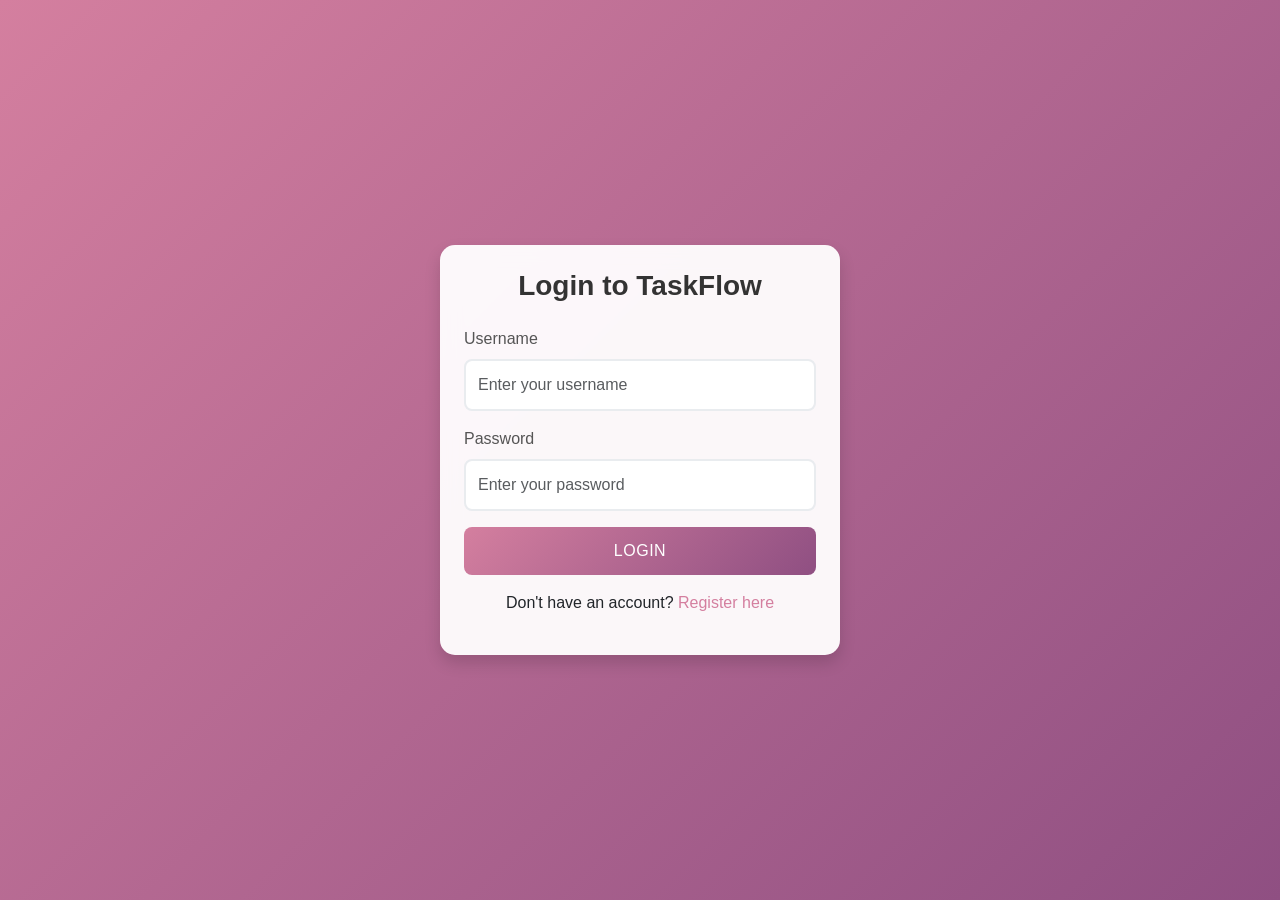
==== index.html @ 6337b0c7 "Merge branch 'feat/ximena' into develop" ====
<!DOCTYPE html>
<html lang="en">
<head>
    <meta charset="UTF-8">
    <meta name="viewport" content="width=device-width, initial-scale=1.0">
    <title>TaskFlow - Dashboard</title>
    <link href="https://cdn.jsdelivr.net/npm/bootstrap@5.3.8/dist/css/bootstrap.min.css" rel="stylesheet">
    <link rel="stylesheet" href="https://cdnjs.cloudflare.com/ajax/libs/font-awesome/6.5.1/css/all.min.css">
    <link rel="stylesheet" href="style.css">
</head>

<body>
    <div class="container-fluid">
        <div class="row">
        <nav class="col-12 col-md-1 col-lg-2 text-white min-vh-100 p-3 sidebar">
            <div class="logo">
                <img src="Imagenes/Logo.png" alt="TaskFlow Logo" class="logo-img">
            </div>
            
                <h1 class="title">TaskFlow</h1>
            
            <ul class="nav flex-column">
            <li class="nav-item">
                <a href="#" class="nav-link text-white active">
                    <img src="Imagenes/casa.png" alt="Dashboard" class="nav-icon me-2">Dashboard
                </a>
            </li>
            <li class="nav-item">
                <a href="#" class="nav-link text-white">
                    <img src="Imagenes/carpeta.png" alt="Projects" class="nav-icon me-2">Projects
                </a>
            </li>
            <li class="nav-item">
                <a href="#" class="nav-link text-white">
                    <img src="Imagenes/portapapeles.png" alt="Tasks" class="nav-icon me-2">Tasks
                </a>
            </li>
            <li class="nav-item">
                <a href="#" class="nav-link text-white">
                    <img src="Imagenes/filtrar.png" alt="Filters" class="nav-icon me-2">Filters
                </a>
            </li>
            <li class="nav-item">
                <a href="#" class="nav-link text-white">
                    <img src="Imagenes/calendario.png" alt="Calendar" class="nav-icon me-2">Calendar
                </a>
            </li>
            <li class="nav-item">
                <a href="#" class="nav-link text-white">
                    <img src="Imagenes/configuraciones.png" alt="Settings" class="nav-icon me-2">Settings
                </a>
            </li>
            </ul>
        </nav>
        <main class="col-12 col-md-9 col-lg-10 p-4">
            <!-- Header del Dashboard -->
            <header class="d-flex justify-content-between align-items-center mb-4">
                <div>
                    <h1 class="h3 mb-1">Hello, <span id="userName">User</span></h1>
                    <time id="currentTime" class="text-muted"></time>
                </div>

                <div class="d-flex align-items-center gap-3">
                    <button class="btn btn-outline-secondary">
                        <img src="Imagenes/lupa.png" alt="Search" width="20">
                    </button>
                    <button id="logoutBtn" class="btn btn-outline-danger">
                        <i class="fas fa-sign-out-alt"></i> Sign Out
                    </button>
                </div>
            </header>

            <!-- Sección de tarjetas del dashboard -->
            <div class="container-fluid">
                <div class="row g-4">
                    <div class="col-12 col-sm-6 col-lg-3">
                        <div class="card text-center h-100">
                            <div class="card-body">
                                <img src="Imagenes/PruebaDeFotoDeperfil.jpeg" alt="Tasks" class="mb-3" width="60">
                                <h5 class="card-title">All Tasks</h5>
                                <p class="card-text text-muted">Manage all your tasks</p>
                            </div>
                        </div>
                    </div>

                    <div class="col-12 col-sm-6 col-lg-3">
                        <div class="card text-center h-100">
                            <div class="card-body">
                                <img src="Imagenes/PruebaDeFotoDeperfil.jpeg" alt="Projects" class="mb-3" width="60">
                                <h5 class="card-title">Active Projects</h5>
                                <p class="card-text text-muted">Review your projects</p>
                            </div>
                        </div>
                    </div>

                    <div class="col-12 col-sm-6 col-lg-3">
                        <div class="card text-center h-100">
                            <div class="card-body">
                                <img src="Imagenes/PruebaDeFotoDeperfil.jpeg" alt="Calendar" class="mb-3" width="60">
                                <h5 class="card-title">Calendar</h5>
                                <p class="card-text text-muted">View upcoming events</p>
                            </div>
                        </div>
                    </div>

                    <div class="col-12 col-sm-6 col-lg-3">
                        <div class="card text-center h-100">
                            <div class="card-body">
                                <img src="Imagenes/PruebaDeFotoDeperfil.jpeg" alt="Settings" class="mb-3" width="60">
                                <h5 class="card-title">Settings</h5>
                                <p class="card-text text-muted">Adjust your profile</p>
                            </div>
                        </div>
                    </div>
                </div>
            </div>
            
            <!-- Calendar #07 Section -->
            <div class="row mt-4">
                <div class="col-12">
                    <div class="calendar-07-container">
                        <h2 class="calendar-main-title">Calendar #07</h2>
                        
                        <div class="calendar-layout">
                            <!-- Background Control Panel -->
                            <div class="background-controls" style="position: absolute; top: 10px; right: 10px; z-index: 10;">
                                <select id="backgroundSelector" class="form-select form-select-sm" style="width: auto; font-size: 12px;">
                                    <option value="Calendarfondo.jpg">Van Gogh Starry Night</option>
                                    <option value="CalendarfondoSunset.jpg">Sunset</option>
                                    <option value="CalendarfondoOcean.jpg">Ocean</option>
                                    <option value="CalendarfondoCustom.jpg">Custom</option>
                                </select>
                            </div>
                            
                            <!-- Left Panel - Featured Date with Changeable Background -->
                            <div class="featured-panel">
                                <button class="today-button">TODAY</button>
                                <div class="date-display">
                                    <div class="month-year" id="monthYearDisplay">JANUARY - 2026</div>
                                    <div class="large-day" id="largeDayDisplay">13</div>
                                </div>
                            </div>
                            
                            <!-- Right Panel - Calendar Grid -->
                            <div class="calendar-panel">
                                <div class="calendar-navigation">
                                    <button id="prevMonth" class="nav-btn">
                                        <i class="fas fa-chevron-left"></i>
                                    </button>
                                    <button id="nextMonth" class="nav-btn">
                                        <i class="fas fa-chevron-right"></i>
                                    </button>
                                </div>
                                
                                <div class="calendar-content">
                                    <div class="weekdays">
                                        <div class="weekday">Sun</div>
                                        <div class="weekday">Mon</div>
                                        <div class="weekday">Tue</div>
                                        <div class="weekday">Wed</div>
                                        <div class="weekday">Thu</div>
                                        <div class="weekday">Fri</div>
                                        <div class="weekday">Sat</div>
                                    </div>
                                    <div class="calendar-days" id="calendarDays"></div>
                                </div>
                            </div>
                        </div>
                    </div>
                </div>
            </div>
            
            <!-- Timer Section -->
            <div class="row mt-4">
                <div class="col-12 col-lg-6 mx-auto">
                    <div class="card">
                        <div class="card-body text-center">
                            <h5 class="card-title">Focus</h5>
                            <div class="timer-display mb-4">
                                <span id="timer" class="timer-text">00:10</span>
                            </div>
                            <div class="timer-controls">
                                <button id="startBtn" class="btn btn-success me-2">
                                    <i class="fas fa-play"></i> Start
                                </button>
                                <button id="resetBtn" class="btn btn-secondary">
                                    <i class="fas fa-reset"></i> Reset
                                </button>
                            </div>
                        </div>
                    </div>
                </div>
            </div>
        </main>
        </div>
    </div>

    <script src="index.js"></script>
</body>
</html>
---- style.css ----
* {
    margin: 0;
    padding: 0;
    box-sizing: border-box;
}

body {
    font-family: 'Segoe UI', Tahoma, Geneva, Verdana, sans-serif;
    background-color: #f8f9fa;
}

.sidebar {
    background: linear-gradient(135deg, #D47F9F 0%, #8F4F82 100%);
    min-height: 100vh;
    box-shadow: 2px 0 10px rgba(0,0,0,0.1);
    position: fixed;
    width: 250px;
    z-index: 1000;
}

.logo {
    text-align: center;
    padding: 1rem 0;
    border-bottom: 1px solid rgba(255,255,255,0.2);
    margin-bottom: 1rem;
}

.logo-img {
    width: 60px;
    height: 60px;
    border-radius: 50%;
    border: 3px solid rgba(255,255,255,0.3);
}

.title {
    color: white;
    text-align: center;
    font-size: 1.5rem;
    font-weight: 600;
    margin-bottom: 2rem;
    text-shadow: 2px 2px 4px rgba(0,0,0,0.3);
}

.nav-link {
    color: rgba(255,255,255,0.9) !important;
    padding: 0.75rem 1rem;
    border-radius: 8px;
    margin-bottom: 0.5rem;
    transition: all 0.3s ease;
    display: flex;
    align-items: center;
}

.nav-link:hover {
    background-color: rgba(255,255,255,0.1);
    color: white !important;
    transform: translateX(5px);
}

.nav-link.active {
    background-color: rgba(255,255,255,0.2);
    color: white !important;
}

.nav-icon {
    width: 20px;
    height: 20px;
    margin-right: 10px;
    filter: brightness(0) invert(1);
}

main {
    margin-left: 250px;
    padding: 2rem;
    min-height: 100vh;
}

header {
    background: white;
    padding: 1.5rem;
    border-radius: 15px;
    box-shadow: 0 2px 10px rgba(0,0,0,0.1);
    margin-bottom: 2rem;
}

header h1 {
    color: #333;
    font-weight: 600;
}

#currentTime {
    color: #666;
}

.card {
    border: none;
    border-radius: 15px;
    box-shadow: 0 4px 15px rgba(0,0,0,0.1);
    transition: transform 0.3s ease;
}

.card:hover {
    transform: translateY(-5px);
}

.card-body {
    padding: 2rem;
}

.card-title {
    color: #333;
    font-weight: 600;
    margin-bottom: 1rem;
}

.card-text {
    color: #666;
    font-size: 0.9rem;
}

.btn {
    border-radius: 8px;
    font-weight: 500;
    transition: all 0.3s ease;
}

.btn-outline-danger:hover {
    transform: translateY(-2px);
}

.btn-outline-secondary:hover {
    transform: translateY(-2px);
}

.calendar-07-container {
    max-width: 900px;
    margin: 0 auto;
    padding: 2rem;
}

.calendar-main-title {
    text-align: center;
    font-size: 2.5rem;
    font-weight: 400;
    color: #333;
    margin-bottom: 3rem;
    letter-spacing: 1px;
}

.calendar-layout {
    display: flex;
    background: white;
    overflow: hidden;
    box-shadow: 0 4px 20px rgba(0,0,0,0.1);
    max-width: 800px;
    margin: 0 auto;
}

.featured-panel {
    flex: 0 0 280px;
    background: 
        linear-gradient(to bottom, rgba(0, 20, 40, 0.3) 0%, rgba(0, 10, 30, 0.4) 100%),
        url('Imagenes/Calendarfondo.jpg');
    background-size: cover;
    background-position: center;
    color: white;
    position: relative;
    display: flex;
    flex-direction: column;
    justify-content: center;
    align-items: center;
    padding: 2rem;
}

.featured-panel.sunset {
    background-image: 
        linear-gradient(to bottom, rgba(255, 100, 0, 0.2) 0%, rgba(139, 69, 19, 0.3) 100%),
        url('Imagenes/CalendarfondoSunset.jpg');
}

.featured-panel.ocean {
    background-image: 
        linear-gradient(to bottom, rgba(0, 100, 200, 0.2) 0%, rgba(0, 50, 100, 0.3) 100%),
        url('Imagenes/CalendarfondoOcean.jpg');
}

.today-button {
    position: absolute;
    top: 20px;
    left: 20px;
    background: rgba(255, 255, 255, 0.15);
    border: 2px solid rgba(255, 255, 255, 0.4);
    color: white;
    padding: 8px 20px;
    border-radius: 6px;
    font-size: 12px;
    font-weight: 600;
    letter-spacing: 1px;
    cursor: pointer;
    transition: all 0.3s ease;
}

.today-button:hover {
    background: rgba(255, 255, 255, 0.25);
    transform: translateY(-2px);
}

.date-display {
    text-align: center;
    background: rgba(0, 0, 0, 0.4);
    border-radius: 15px;
    padding: 2rem;
    backdrop-filter: blur(20px);
    border: 2px solid rgba(255, 215, 0, 0.3);
}

.month-year {
    font-size: 14px;
    font-weight: 500;
    letter-spacing: 2px;
    margin-bottom: 1.5rem;
    text-shadow: 2px 2px 4px rgba(0,0,0,0.8);
    color: #FFD700;
}

.large-day {
    font-size: 8rem;
    font-weight: 200;
    line-height: 1;
    text-shadow: 4px 4px 8px rgba(0,0,0,0.8);
    background: linear-gradient(135deg, #FFEB3B 0%, #FFD700 30%, #4FC3F7 70%, #FFFFFF 100%);
    background-clip: text;
    -webkit-background-clip: text;
    -webkit-text-fill-color: transparent;
    filter: drop-shadow(3px 3px 6px rgba(0,0,0,0.7));
}

.calendar-panel {
    flex: 1;
    background: white;
    position: relative;
    padding: 20px;
}

.calendar-navigation {
    position: absolute;
    top: 15px;
    right: 15px;
    display: flex;
    gap: 8px;
}

.nav-btn {
    background: #f8f9fa;
    border: 1px solid #dee2e6;
    color: #6c757d;
    width: 35px;
    height: 35px;
    border-radius: 50%;
    display: flex;
    align-items: center;
    justify-content: center;
    cursor: pointer;
    transition: all 0.2s ease;
    font-size: 14px;
}

.nav-btn:hover {
    background: #e9ecef;
    color: #495057;
}

.calendar-content {
    margin-top: 40px;
}

.weekdays {
    display: grid;
    grid-template-columns: repeat(7, 1fr);
    gap: 8px;
    margin-bottom: 15px;
}

.weekday {
    text-align: center;
    font-weight: 600;
    font-size: 14px;
    color: #333;
    padding: 8px 4px;
}

.calendar-days {
    display: grid;
    grid-template-columns: repeat(7, 1fr);
    gap: 8px;
}

.calendar-day {
    aspect-ratio: 1;
    display: flex;
    align-items: center;
    justify-content: center;
    cursor: pointer;
    border-radius: 50%;
    font-size: 16px;
    font-weight: 500;
    transition: all 0.2s ease;
    color: #333;
    min-height: 40px;
}

.calendar-day:hover {
    background-color: #f8f9fa;
}

.calendar-day.other-month {
    color: #ccc;
}

.calendar-day.other-month:hover {
    background-color: transparent;
}

.calendar-day.special {
    background: #e91e63;
    color: white;
    font-weight: 600;
}

.calendar-day.special:hover {
    background: #d81b60;
}

.calendar-day.today {
    background: #2c3e50;
    color: white;
    font-weight: 600;
}

.calendar-day.today:hover {
    background: #34495e;
}

.calendar-day.selected {
    background: #007bff;
    color: white;
    font-weight: 600;
}

.calendar-day.selected:hover {
    background: #0056b3;
}

.timer-display {
    margin: 2rem 0;
}

.timer-text {
    font-size: 4rem;
    font-weight: 300;
    color: #333;
    font-family: 'Courier New', monospace;
    letter-spacing: 0.1em;
}

.timer-text.completed {
    color: #f57ee7;
    animation: pulse 1s ease-in-out;
}

.timer-controls {
    display: flex;
    justify-content: center;
    gap: 1rem;
}

@keyframes pulse {
    0% {
        transform: scale(1);
    }
    50% {
        transform: scale(1.05);
    }
    100% {
        transform: scale(1);
    }
}

@media (max-width: 768px) {
    .sidebar {
        position: relative;
        width: 100%;
        min-height: auto;
    }
    
    main {
        margin-left: 0;
        padding: 1rem;
    }
    
    .logo-img {
        width: 40px;
        height: 40px;
    }
    
    .title {
        font-size: 1.2rem;
        margin-bottom: 1rem;
    }
    
    .nav-link {
        padding: 0.5rem;
        margin-bottom: 0.25rem;
    }
    
    header {
        padding: 1rem;
        margin-bottom: 1rem;
    }
    
    .card-body {
        padding: 1.5rem;
    }
    
    .calendar-layout {
        flex-direction: column;
        max-width: 100%;
    }
    
    .featured-panel {
        flex: none;
        min-height: 200px;
        padding: 1.5rem;
    }
    
    .large-day {
        font-size: 4rem;
    }
    
    .calendar-main-title {
        font-size: 2rem;
        margin-bottom: 2rem;
    }
    
    .calendar-07-container {
        padding: 1rem;
    }
    
    .timer-text {
        font-size: 2.5rem;
    }
    
    .timer-controls {
        flex-direction: column;
        align-items: center;
    }
    
    .timer-controls .btn {
        width: 150px;
    }
}
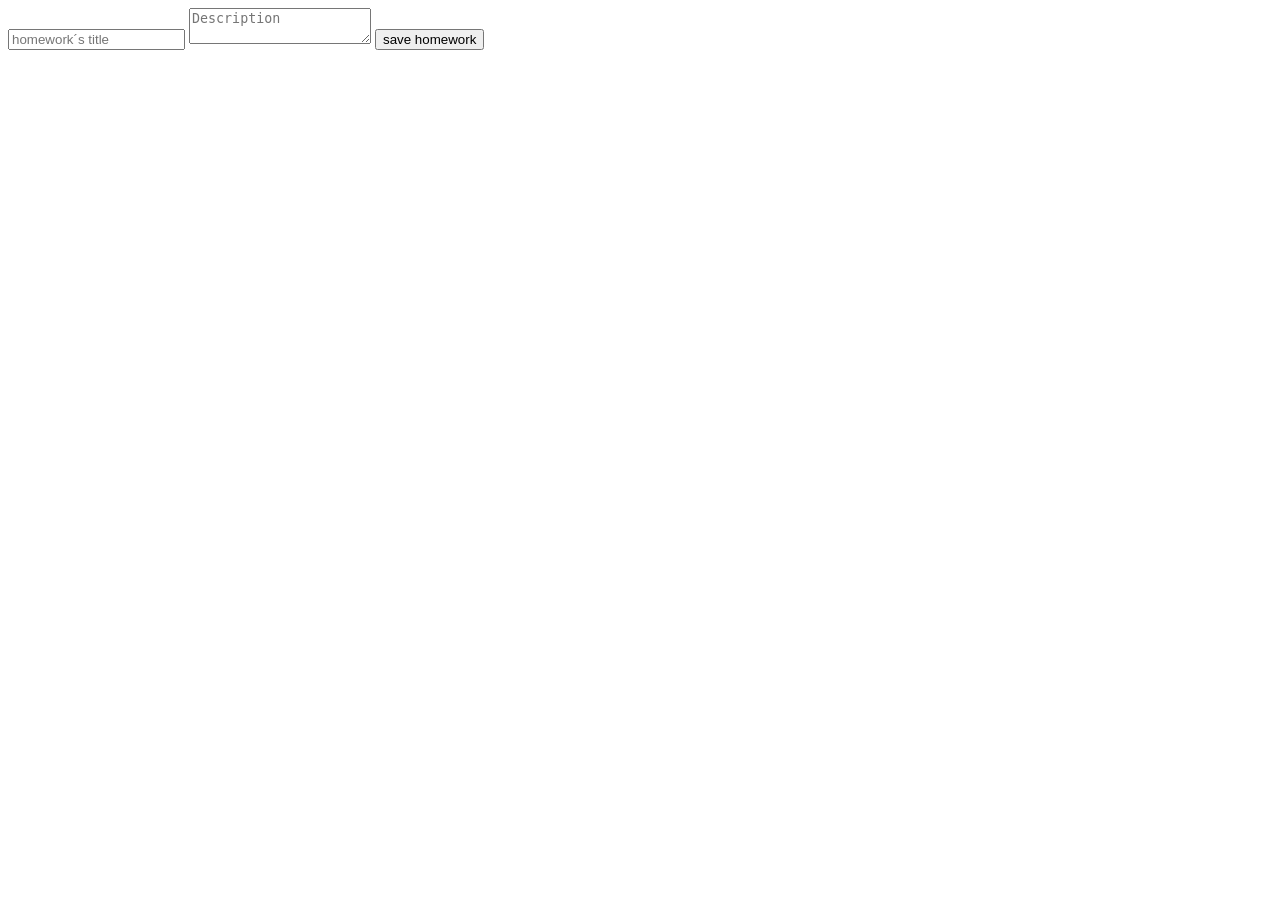
==== commit 29bdca86: "Merge 5cc9303d02229142d5e7b9ca1bb4f9ad0d7e4661 into c7cf70ec109c5c5e51e5421a8f937ef8a916d220" ====
--- a/index.html
+++ b/index.html
@@ -3,198 +3,17 @@
 <head>
     <meta charset="UTF-8">
     <meta name="viewport" content="width=device-width, initial-scale=1.0">
-    <title>TaskFlow - Dashboard</title>
-    <link href="https://cdn.jsdelivr.net/npm/bootstrap@5.3.8/dist/css/bootstrap.min.css" rel="stylesheet">
-    <link rel="stylesheet" href="https://cdnjs.cloudflare.com/ajax/libs/font-awesome/6.5.1/css/all.min.css">
-    <link rel="stylesheet" href="style.css">
+    <title>Document</title>
 </head>
-
 <body>
-    <div class="container-fluid">
-        <div class="row">
-        <nav class="col-12 col-md-1 col-lg-2 text-white min-vh-100 p-3 sidebar">
-            <div class="logo">
-                <img src="Imagenes/Logo.png" alt="TaskFlow Logo" class="logo-img">
-            </div>
-            
-                <h1 class="title">TaskFlow</h1>
-            
-            <ul class="nav flex-column">
-            <li class="nav-item">
-                <a href="#" class="nav-link text-white active">
-                    <img src="Imagenes/casa.png" alt="Dashboard" class="nav-icon me-2">Dashboard
-                </a>
-            </li>
-            <li class="nav-item">
-                <a href="#" class="nav-link text-white">
-                    <img src="Imagenes/carpeta.png" alt="Projects" class="nav-icon me-2">Projects
-                </a>
-            </li>
-            <li class="nav-item">
-                <a href="#" class="nav-link text-white">
-                    <img src="Imagenes/portapapeles.png" alt="Tasks" class="nav-icon me-2">Tasks
-                </a>
-            </li>
-            <li class="nav-item">
-                <a href="#" class="nav-link text-white">
-                    <img src="Imagenes/filtrar.png" alt="Filters" class="nav-icon me-2">Filters
-                </a>
-            </li>
-            <li class="nav-item">
-                <a href="#" class="nav-link text-white">
-                    <img src="Imagenes/calendario.png" alt="Calendar" class="nav-icon me-2">Calendar
-                </a>
-            </li>
-            <li class="nav-item">
-                <a href="#" class="nav-link text-white">
-                    <img src="Imagenes/configuraciones.png" alt="Settings" class="nav-icon me-2">Settings
-                </a>
-            </li>
-            </ul>
-        </nav>
-        <main class="col-12 col-md-9 col-lg-10 p-4">
-            <!-- Header del Dashboard -->
-            <header class="d-flex justify-content-between align-items-center mb-4">
-                <div>
-                    <h1 class="h3 mb-1">Hello, <span id="userName">User</span></h1>
-                    <time id="currentTime" class="text-muted"></time>
-                </div>
-
-                <div class="d-flex align-items-center gap-3">
-                    <button class="btn btn-outline-secondary">
-                        <img src="Imagenes/lupa.png" alt="Search" width="20">
-                    </button>
-                    <button id="logoutBtn" class="btn btn-outline-danger">
-                        <i class="fas fa-sign-out-alt"></i> Sign Out
-                    </button>
-                </div>
-            </header>
-
-            <!-- Sección de tarjetas del dashboard -->
-            <div class="container-fluid">
-                <div class="row g-4">
-                    <div class="col-12 col-sm-6 col-lg-3">
-                        <div class="card text-center h-100">
-                            <div class="card-body">
-                                <img src="Imagenes/PruebaDeFotoDeperfil.jpeg" alt="Tasks" class="mb-3" width="60">
-                                <h5 class="card-title">All Tasks</h5>
-                                <p class="card-text text-muted">Manage all your tasks</p>
-                            </div>
-                        </div>
-                    </div>
-
-                    <div class="col-12 col-sm-6 col-lg-3">
-                        <div class="card text-center h-100">
-                            <div class="card-body">
-                                <img src="Imagenes/PruebaDeFotoDeperfil.jpeg" alt="Projects" class="mb-3" width="60">
-                                <h5 class="card-title">Active Projects</h5>
-                                <p class="card-text text-muted">Review your projects</p>
-                            </div>
-                        </div>
-                    </div>
-
-                    <div class="col-12 col-sm-6 col-lg-3">
-                        <div class="card text-center h-100">
-                            <div class="card-body">
-                                <img src="Imagenes/PruebaDeFotoDeperfil.jpeg" alt="Calendar" class="mb-3" width="60">
-                                <h5 class="card-title">Calendar</h5>
-                                <p class="card-text text-muted">View upcoming events</p>
-                            </div>
-                        </div>
-                    </div>
-
-                    <div class="col-12 col-sm-6 col-lg-3">
-                        <div class="card text-center h-100">
-                            <div class="card-body">
-                                <img src="Imagenes/PruebaDeFotoDeperfil.jpeg" alt="Settings" class="mb-3" width="60">
-                                <h5 class="card-title">Settings</h5>
-                                <p class="card-text text-muted">Adjust your profile</p>
-                            </div>
-                        </div>
-                    </div>
-                </div>
-            </div>
-            
-            <!-- Calendar #07 Section -->
-            <div class="row mt-4">
-                <div class="col-12">
-                    <div class="calendar-07-container">
-                        <h2 class="calendar-main-title">Calendar #07</h2>
-                        
-                        <div class="calendar-layout">
-                            <!-- Background Control Panel -->
-                            <div class="background-controls" style="position: absolute; top: 10px; right: 10px; z-index: 10;">
-                                <select id="backgroundSelector" class="form-select form-select-sm" style="width: auto; font-size: 12px;">
-                                    <option value="Calendarfondo.jpg">Van Gogh Starry Night</option>
-                                    <option value="CalendarfondoSunset.jpg">Sunset</option>
-                                    <option value="CalendarfondoOcean.jpg">Ocean</option>
-                                    <option value="CalendarfondoCustom.jpg">Custom</option>
-                                </select>
-                            </div>
-                            
-                            <!-- Left Panel - Featured Date with Changeable Background -->
-                            <div class="featured-panel">
-                                <button class="today-button">TODAY</button>
-                                <div class="date-display">
-                                    <div class="month-year" id="monthYearDisplay">JANUARY - 2026</div>
-                                    <div class="large-day" id="largeDayDisplay">13</div>
-                                </div>
-                            </div>
-                            
-                            <!-- Right Panel - Calendar Grid -->
-                            <div class="calendar-panel">
-                                <div class="calendar-navigation">
-                                    <button id="prevMonth" class="nav-btn">
-                                        <i class="fas fa-chevron-left"></i>
-                                    </button>
-                                    <button id="nextMonth" class="nav-btn">
-                                        <i class="fas fa-chevron-right"></i>
-                                    </button>
-                                </div>
-                                
-                                <div class="calendar-content">
-                                    <div class="weekdays">
-                                        <div class="weekday">Sun</div>
-                                        <div class="weekday">Mon</div>
-                                        <div class="weekday">Tue</div>
-                                        <div class="weekday">Wed</div>
-                                        <div class="weekday">Thu</div>
-                                        <div class="weekday">Fri</div>
-                                        <div class="weekday">Sat</div>
-                                    </div>
-                                    <div class="calendar-days" id="calendarDays"></div>
-                                </div>
-                            </div>
-                        </div>
-                    </div>
-                </div>
-            </div>
-            
-            <!-- Timer Section -->
-            <div class="row mt-4">
-                <div class="col-12 col-lg-6 mx-auto">
-                    <div class="card">
-                        <div class="card-body text-center">
-                            <h5 class="card-title">Focus</h5>
-                            <div class="timer-display mb-4">
-                                <span id="timer" class="timer-text">00:10</span>
-                            </div>
-                            <div class="timer-controls">
-                                <button id="startBtn" class="btn btn-success me-2">
-                                    <i class="fas fa-play"></i> Start
-                                </button>
-                                <button id="resetBtn" class="btn btn-secondary">
-                                    <i class="fas fa-reset"></i> Reset
-                                </button>
-                            </div>
-                        </div>
-                    </div>
-                </div>
-            </div>
-        </main>
-        </div>
-    </div>
-
-    <script src="index.js"></script>
+    <form id="task-form">
+    <input type="text" id="task-title" placeholder="homework´s title">
+    <span id="error-title" style="color: red; display: none; font-size: 12px;">El título es obligatorio</span>
+    <textarea id="task-desc" placeholder="Description"></textarea>
+    <span id="error-desc" style="color: red; display: none; font-size: 12px;">La descripción es obligatoria</span>
+    <button type="submit">save homework</button>
+    <p id="error-message" style="color: red; display: none;">Todos los campos son obligatorios</p>
+    <script src="back.js"></script>
+</form>
 </body>
-</html>
+</html>
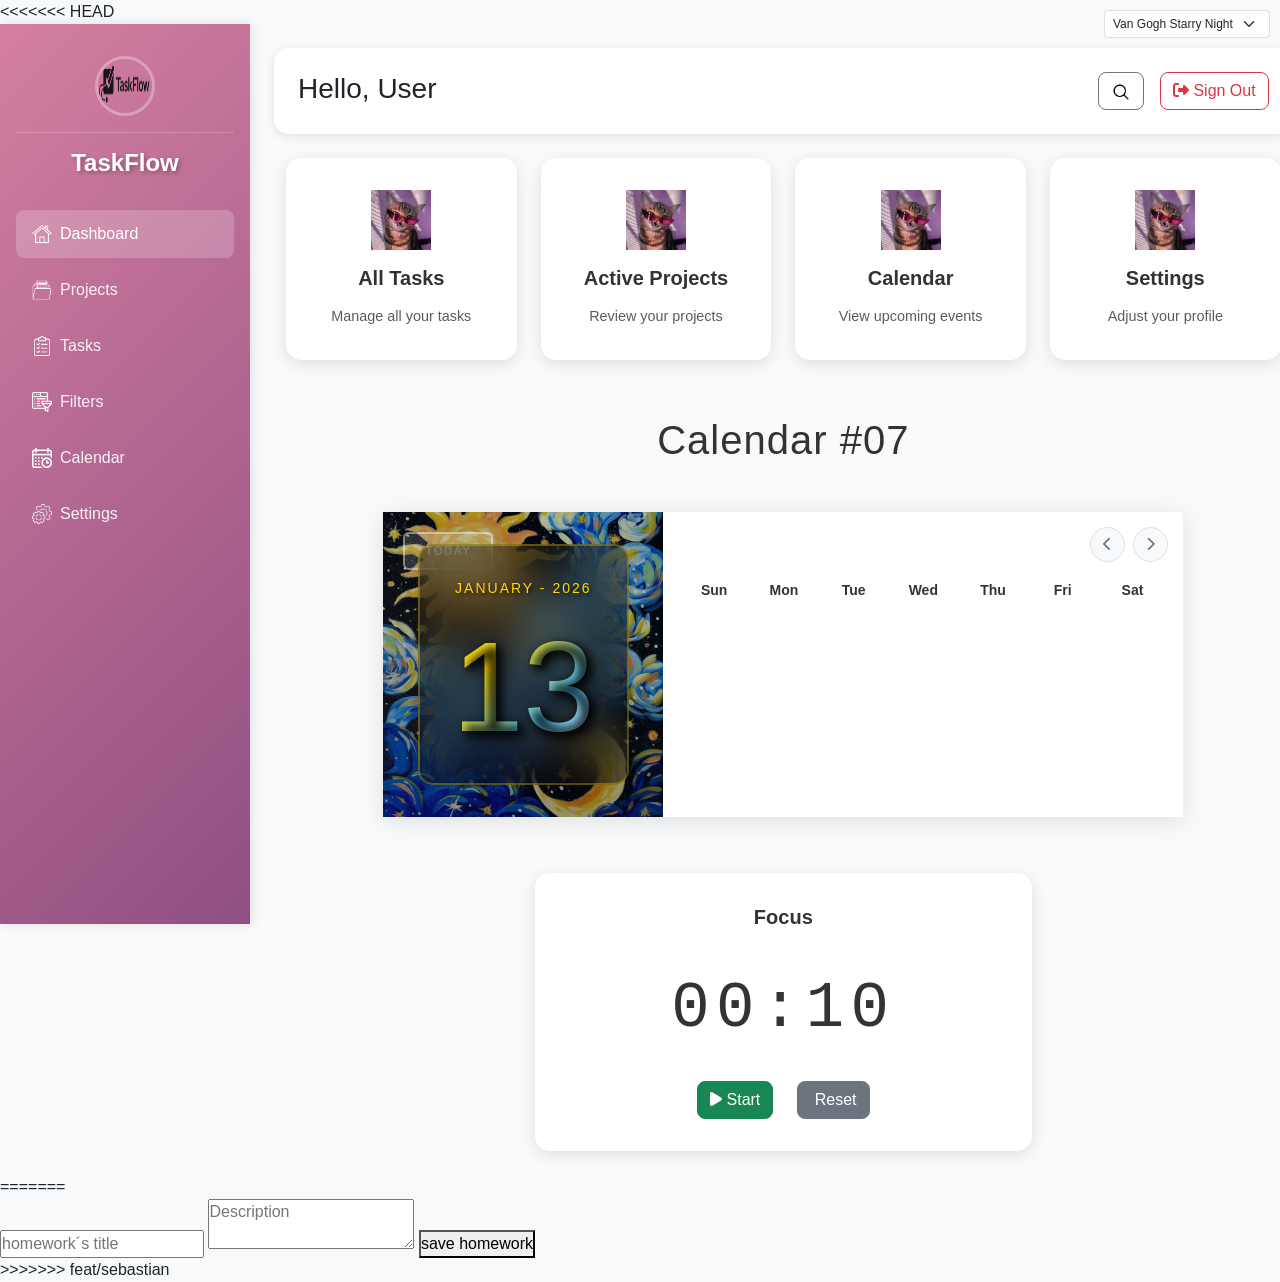
==== commit 7fe611dc: "Merge branch 'feat/sebastian' into develop" ====
--- a/index.html
+++ b/index.html
@@ -3,6 +3,203 @@
 <head>
     <meta charset="UTF-8">
     <meta name="viewport" content="width=device-width, initial-scale=1.0">
+<<<<<<< HEAD
+    <title>TaskFlow - Dashboard</title>
+    <link href="https://cdn.jsdelivr.net/npm/bootstrap@5.3.8/dist/css/bootstrap.min.css" rel="stylesheet">
+    <link rel="stylesheet" href="https://cdnjs.cloudflare.com/ajax/libs/font-awesome/6.5.1/css/all.min.css">
+    <link rel="stylesheet" href="style.css">
+</head>
+
+<body>
+    <div class="container-fluid">
+        <div class="row">
+        <nav class="col-12 col-md-1 col-lg-2 text-white min-vh-100 p-3 sidebar">
+            <div class="logo">
+                <img src="Imagenes/Logo.png" alt="TaskFlow Logo" class="logo-img">
+            </div>
+            
+                <h1 class="title">TaskFlow</h1>
+            
+            <ul class="nav flex-column">
+            <li class="nav-item">
+                <a href="#" class="nav-link text-white active">
+                    <img src="Imagenes/casa.png" alt="Dashboard" class="nav-icon me-2">Dashboard
+                </a>
+            </li>
+            <li class="nav-item">
+                <a href="#" class="nav-link text-white">
+                    <img src="Imagenes/carpeta.png" alt="Projects" class="nav-icon me-2">Projects
+                </a>
+            </li>
+            <li class="nav-item">
+                <a href="#" class="nav-link text-white">
+                    <img src="Imagenes/portapapeles.png" alt="Tasks" class="nav-icon me-2">Tasks
+                </a>
+            </li>
+            <li class="nav-item">
+                <a href="#" class="nav-link text-white">
+                    <img src="Imagenes/filtrar.png" alt="Filters" class="nav-icon me-2">Filters
+                </a>
+            </li>
+            <li class="nav-item">
+                <a href="#" class="nav-link text-white">
+                    <img src="Imagenes/calendario.png" alt="Calendar" class="nav-icon me-2">Calendar
+                </a>
+            </li>
+            <li class="nav-item">
+                <a href="#" class="nav-link text-white">
+                    <img src="Imagenes/configuraciones.png" alt="Settings" class="nav-icon me-2">Settings
+                </a>
+            </li>
+            </ul>
+        </nav>
+        <main class="col-12 col-md-9 col-lg-10 p-4">
+            <!-- Header del Dashboard -->
+            <header class="d-flex justify-content-between align-items-center mb-4">
+                <div>
+                    <h1 class="h3 mb-1">Hello, <span id="userName">User</span></h1>
+                    <time id="currentTime" class="text-muted"></time>
+                </div>
+
+                <div class="d-flex align-items-center gap-3">
+                    <button class="btn btn-outline-secondary">
+                        <img src="Imagenes/lupa.png" alt="Search" width="20">
+                    </button>
+                    <button id="logoutBtn" class="btn btn-outline-danger">
+                        <i class="fas fa-sign-out-alt"></i> Sign Out
+                    </button>
+                </div>
+            </header>
+
+            <!-- Sección de tarjetas del dashboard -->
+            <div class="container-fluid">
+                <div class="row g-4">
+                    <div class="col-12 col-sm-6 col-lg-3">
+                        <div class="card text-center h-100">
+                            <div class="card-body">
+                                <img src="Imagenes/PruebaDeFotoDeperfil.jpeg" alt="Tasks" class="mb-3" width="60">
+                                <h5 class="card-title">All Tasks</h5>
+                                <p class="card-text text-muted">Manage all your tasks</p>
+                            </div>
+                        </div>
+                    </div>
+
+                    <div class="col-12 col-sm-6 col-lg-3">
+                        <div class="card text-center h-100">
+                            <div class="card-body">
+                                <img src="Imagenes/PruebaDeFotoDeperfil.jpeg" alt="Projects" class="mb-3" width="60">
+                                <h5 class="card-title">Active Projects</h5>
+                                <p class="card-text text-muted">Review your projects</p>
+                            </div>
+                        </div>
+                    </div>
+
+                    <div class="col-12 col-sm-6 col-lg-3">
+                        <div class="card text-center h-100">
+                            <div class="card-body">
+                                <img src="Imagenes/PruebaDeFotoDeperfil.jpeg" alt="Calendar" class="mb-3" width="60">
+                                <h5 class="card-title">Calendar</h5>
+                                <p class="card-text text-muted">View upcoming events</p>
+                            </div>
+                        </div>
+                    </div>
+
+                    <div class="col-12 col-sm-6 col-lg-3">
+                        <div class="card text-center h-100">
+                            <div class="card-body">
+                                <img src="Imagenes/PruebaDeFotoDeperfil.jpeg" alt="Settings" class="mb-3" width="60">
+                                <h5 class="card-title">Settings</h5>
+                                <p class="card-text text-muted">Adjust your profile</p>
+                            </div>
+                        </div>
+                    </div>
+                </div>
+            </div>
+            
+            <!-- Calendar #07 Section -->
+            <div class="row mt-4">
+                <div class="col-12">
+                    <div class="calendar-07-container">
+                        <h2 class="calendar-main-title">Calendar #07</h2>
+                        
+                        <div class="calendar-layout">
+                            <!-- Background Control Panel -->
+                            <div class="background-controls" style="position: absolute; top: 10px; right: 10px; z-index: 10;">
+                                <select id="backgroundSelector" class="form-select form-select-sm" style="width: auto; font-size: 12px;">
+                                    <option value="Calendarfondo.jpg">Van Gogh Starry Night</option>
+                                    <option value="CalendarfondoSunset.jpg">Sunset</option>
+                                    <option value="CalendarfondoOcean.jpg">Ocean</option>
+                                    <option value="CalendarfondoCustom.jpg">Custom</option>
+                                </select>
+                            </div>
+                            
+                            <!-- Left Panel - Featured Date with Changeable Background -->
+                            <div class="featured-panel">
+                                <button class="today-button">TODAY</button>
+                                <div class="date-display">
+                                    <div class="month-year" id="monthYearDisplay">JANUARY - 2026</div>
+                                    <div class="large-day" id="largeDayDisplay">13</div>
+                                </div>
+                            </div>
+                            
+                            <!-- Right Panel - Calendar Grid -->
+                            <div class="calendar-panel">
+                                <div class="calendar-navigation">
+                                    <button id="prevMonth" class="nav-btn">
+                                        <i class="fas fa-chevron-left"></i>
+                                    </button>
+                                    <button id="nextMonth" class="nav-btn">
+                                        <i class="fas fa-chevron-right"></i>
+                                    </button>
+                                </div>
+                                
+                                <div class="calendar-content">
+                                    <div class="weekdays">
+                                        <div class="weekday">Sun</div>
+                                        <div class="weekday">Mon</div>
+                                        <div class="weekday">Tue</div>
+                                        <div class="weekday">Wed</div>
+                                        <div class="weekday">Thu</div>
+                                        <div class="weekday">Fri</div>
+                                        <div class="weekday">Sat</div>
+                                    </div>
+                                    <div class="calendar-days" id="calendarDays"></div>
+                                </div>
+                            </div>
+                        </div>
+                    </div>
+                </div>
+            </div>
+            
+            <!-- Timer Section -->
+            <div class="row mt-4">
+                <div class="col-12 col-lg-6 mx-auto">
+                    <div class="card">
+                        <div class="card-body text-center">
+                            <h5 class="card-title">Focus</h5>
+                            <div class="timer-display mb-4">
+                                <span id="timer" class="timer-text">00:10</span>
+                            </div>
+                            <div class="timer-controls">
+                                <button id="startBtn" class="btn btn-success me-2">
+                                    <i class="fas fa-play"></i> Start
+                                </button>
+                                <button id="resetBtn" class="btn btn-secondary">
+                                    <i class="fas fa-reset"></i> Reset
+                                </button>
+                            </div>
+                        </div>
+                    </div>
+                </div>
+            </div>
+        </main>
+        </div>
+    </div>
+
+    <script src="index.js"></script>
+</body>
+</html>
+=======
     <title>Document</title>
 </head>
 <body>
@@ -16,4 +213,5 @@
     <script src="back.js"></script>
 </form>
 </body>
-</html>+</html>
+>>>>>>> feat/sebastian
--- a/style.css
+++ b/style.css
@@ -0,0 +1,461 @@
+* {
+    margin: 0;
+    padding: 0;
+    box-sizing: border-box;
+}
+
+body {
+    font-family: 'Segoe UI', Tahoma, Geneva, Verdana, sans-serif;
+    background-color: #f8f9fa;
+}
+
+.sidebar {
+    background: linear-gradient(135deg, #D47F9F 0%, #8F4F82 100%);
+    min-height: 100vh;
+    box-shadow: 2px 0 10px rgba(0,0,0,0.1);
+    position: fixed;
+    width: 250px;
+    z-index: 1000;
+}
+
+.logo {
+    text-align: center;
+    padding: 1rem 0;
+    border-bottom: 1px solid rgba(255,255,255,0.2);
+    margin-bottom: 1rem;
+}
+
+.logo-img {
+    width: 60px;
+    height: 60px;
+    border-radius: 50%;
+    border: 3px solid rgba(255,255,255,0.3);
+}
+
+.title {
+    color: white;
+    text-align: center;
+    font-size: 1.5rem;
+    font-weight: 600;
+    margin-bottom: 2rem;
+    text-shadow: 2px 2px 4px rgba(0,0,0,0.3);
+}
+
+.nav-link {
+    color: rgba(255,255,255,0.9) !important;
+    padding: 0.75rem 1rem;
+    border-radius: 8px;
+    margin-bottom: 0.5rem;
+    transition: all 0.3s ease;
+    display: flex;
+    align-items: center;
+}
+
+.nav-link:hover {
+    background-color: rgba(255,255,255,0.1);
+    color: white !important;
+    transform: translateX(5px);
+}
+
+.nav-link.active {
+    background-color: rgba(255,255,255,0.2);
+    color: white !important;
+}
+
+.nav-icon {
+    width: 20px;
+    height: 20px;
+    margin-right: 10px;
+    filter: brightness(0) invert(1);
+}
+
+main {
+    margin-left: 250px;
+    padding: 2rem;
+    min-height: 100vh;
+}
+
+header {
+    background: white;
+    padding: 1.5rem;
+    border-radius: 15px;
+    box-shadow: 0 2px 10px rgba(0,0,0,0.1);
+    margin-bottom: 2rem;
+}
+
+header h1 {
+    color: #333;
+    font-weight: 600;
+}
+
+#currentTime {
+    color: #666;
+}
+
+.card {
+    border: none;
+    border-radius: 15px;
+    box-shadow: 0 4px 15px rgba(0,0,0,0.1);
+    transition: transform 0.3s ease;
+}
+
+.card:hover {
+    transform: translateY(-5px);
+}
+
+.card-body {
+    padding: 2rem;
+}
+
+.card-title {
+    color: #333;
+    font-weight: 600;
+    margin-bottom: 1rem;
+}
+
+.card-text {
+    color: #666;
+    font-size: 0.9rem;
+}
+
+.btn {
+    border-radius: 8px;
+    font-weight: 500;
+    transition: all 0.3s ease;
+}
+
+.btn-outline-danger:hover {
+    transform: translateY(-2px);
+}
+
+.btn-outline-secondary:hover {
+    transform: translateY(-2px);
+}
+
+.calendar-07-container {
+    max-width: 900px;
+    margin: 0 auto;
+    padding: 2rem;
+}
+
+.calendar-main-title {
+    text-align: center;
+    font-size: 2.5rem;
+    font-weight: 400;
+    color: #333;
+    margin-bottom: 3rem;
+    letter-spacing: 1px;
+}
+
+.calendar-layout {
+    display: flex;
+    background: white;
+    overflow: hidden;
+    box-shadow: 0 4px 20px rgba(0,0,0,0.1);
+    max-width: 800px;
+    margin: 0 auto;
+}
+
+.featured-panel {
+    flex: 0 0 280px;
+    background: 
+        linear-gradient(to bottom, rgba(0, 20, 40, 0.3) 0%, rgba(0, 10, 30, 0.4) 100%),
+        url('Imagenes/Calendarfondo.jpg');
+    background-size: cover;
+    background-position: center;
+    color: white;
+    position: relative;
+    display: flex;
+    flex-direction: column;
+    justify-content: center;
+    align-items: center;
+    padding: 2rem;
+}
+
+.featured-panel.sunset {
+    background-image: 
+        linear-gradient(to bottom, rgba(255, 100, 0, 0.2) 0%, rgba(139, 69, 19, 0.3) 100%),
+        url('Imagenes/CalendarfondoSunset.jpg');
+}
+
+.featured-panel.ocean {
+    background-image: 
+        linear-gradient(to bottom, rgba(0, 100, 200, 0.2) 0%, rgba(0, 50, 100, 0.3) 100%),
+        url('Imagenes/CalendarfondoOcean.jpg');
+}
+
+.today-button {
+    position: absolute;
+    top: 20px;
+    left: 20px;
+    background: rgba(255, 255, 255, 0.15);
+    border: 2px solid rgba(255, 255, 255, 0.4);
+    color: white;
+    padding: 8px 20px;
+    border-radius: 6px;
+    font-size: 12px;
+    font-weight: 600;
+    letter-spacing: 1px;
+    cursor: pointer;
+    transition: all 0.3s ease;
+}
+
+.today-button:hover {
+    background: rgba(255, 255, 255, 0.25);
+    transform: translateY(-2px);
+}
+
+.date-display {
+    text-align: center;
+    background: rgba(0, 0, 0, 0.4);
+    border-radius: 15px;
+    padding: 2rem;
+    backdrop-filter: blur(20px);
+    border: 2px solid rgba(255, 215, 0, 0.3);
+}
+
+.month-year {
+    font-size: 14px;
+    font-weight: 500;
+    letter-spacing: 2px;
+    margin-bottom: 1.5rem;
+    text-shadow: 2px 2px 4px rgba(0,0,0,0.8);
+    color: #FFD700;
+}
+
+.large-day {
+    font-size: 8rem;
+    font-weight: 200;
+    line-height: 1;
+    text-shadow: 4px 4px 8px rgba(0,0,0,0.8);
+    background: linear-gradient(135deg, #FFEB3B 0%, #FFD700 30%, #4FC3F7 70%, #FFFFFF 100%);
+    background-clip: text;
+    -webkit-background-clip: text;
+    -webkit-text-fill-color: transparent;
+    filter: drop-shadow(3px 3px 6px rgba(0,0,0,0.7));
+}
+
+.calendar-panel {
+    flex: 1;
+    background: white;
+    position: relative;
+    padding: 20px;
+}
+
+.calendar-navigation {
+    position: absolute;
+    top: 15px;
+    right: 15px;
+    display: flex;
+    gap: 8px;
+}
+
+.nav-btn {
+    background: #f8f9fa;
+    border: 1px solid #dee2e6;
+    color: #6c757d;
+    width: 35px;
+    height: 35px;
+    border-radius: 50%;
+    display: flex;
+    align-items: center;
+    justify-content: center;
+    cursor: pointer;
+    transition: all 0.2s ease;
+    font-size: 14px;
+}
+
+.nav-btn:hover {
+    background: #e9ecef;
+    color: #495057;
+}
+
+.calendar-content {
+    margin-top: 40px;
+}
+
+.weekdays {
+    display: grid;
+    grid-template-columns: repeat(7, 1fr);
+    gap: 8px;
+    margin-bottom: 15px;
+}
+
+.weekday {
+    text-align: center;
+    font-weight: 600;
+    font-size: 14px;
+    color: #333;
+    padding: 8px 4px;
+}
+
+.calendar-days {
+    display: grid;
+    grid-template-columns: repeat(7, 1fr);
+    gap: 8px;
+}
+
+.calendar-day {
+    aspect-ratio: 1;
+    display: flex;
+    align-items: center;
+    justify-content: center;
+    cursor: pointer;
+    border-radius: 50%;
+    font-size: 16px;
+    font-weight: 500;
+    transition: all 0.2s ease;
+    color: #333;
+    min-height: 40px;
+}
+
+.calendar-day:hover {
+    background-color: #f8f9fa;
+}
+
+.calendar-day.other-month {
+    color: #ccc;
+}
+
+.calendar-day.other-month:hover {
+    background-color: transparent;
+}
+
+.calendar-day.special {
+    background: #e91e63;
+    color: white;
+    font-weight: 600;
+}
+
+.calendar-day.special:hover {
+    background: #d81b60;
+}
+
+.calendar-day.today {
+    background: #2c3e50;
+    color: white;
+    font-weight: 600;
+}
+
+.calendar-day.today:hover {
+    background: #34495e;
+}
+
+.calendar-day.selected {
+    background: #007bff;
+    color: white;
+    font-weight: 600;
+}
+
+.calendar-day.selected:hover {
+    background: #0056b3;
+}
+
+.timer-display {
+    margin: 2rem 0;
+}
+
+.timer-text {
+    font-size: 4rem;
+    font-weight: 300;
+    color: #333;
+    font-family: 'Courier New', monospace;
+    letter-spacing: 0.1em;
+}
+
+.timer-text.completed {
+    color: #f57ee7;
+    animation: pulse 1s ease-in-out;
+}
+
+.timer-controls {
+    display: flex;
+    justify-content: center;
+    gap: 1rem;
+}
+
+@keyframes pulse {
+    0% {
+        transform: scale(1);
+    }
+    50% {
+        transform: scale(1.05);
+    }
+    100% {
+        transform: scale(1);
+    }
+}
+
+@media (max-width: 768px) {
+    .sidebar {
+        position: relative;
+        width: 100%;
+        min-height: auto;
+    }
+    
+    main {
+        margin-left: 0;
+        padding: 1rem;
+    }
+    
+    .logo-img {
+        width: 40px;
+        height: 40px;
+    }
+    
+    .title {
+        font-size: 1.2rem;
+        margin-bottom: 1rem;
+    }
+    
+    .nav-link {
+        padding: 0.5rem;
+        margin-bottom: 0.25rem;
+    }
+    
+    header {
+        padding: 1rem;
+        margin-bottom: 1rem;
+    }
+    
+    .card-body {
+        padding: 1.5rem;
+    }
+    
+    .calendar-layout {
+        flex-direction: column;
+        max-width: 100%;
+    }
+    
+    .featured-panel {
+        flex: none;
+        min-height: 200px;
+        padding: 1.5rem;
+    }
+    
+    .large-day {
+        font-size: 4rem;
+    }
+    
+    .calendar-main-title {
+        font-size: 2rem;
+        margin-bottom: 2rem;
+    }
+    
+    .calendar-07-container {
+        padding: 1rem;
+    }
+    
+    .timer-text {
+        font-size: 2.5rem;
+    }
+    
+    .timer-controls {
+        flex-direction: column;
+        align-items: center;
+    }
+    
+    .timer-controls .btn {
+        width: 150px;
+    }
+}
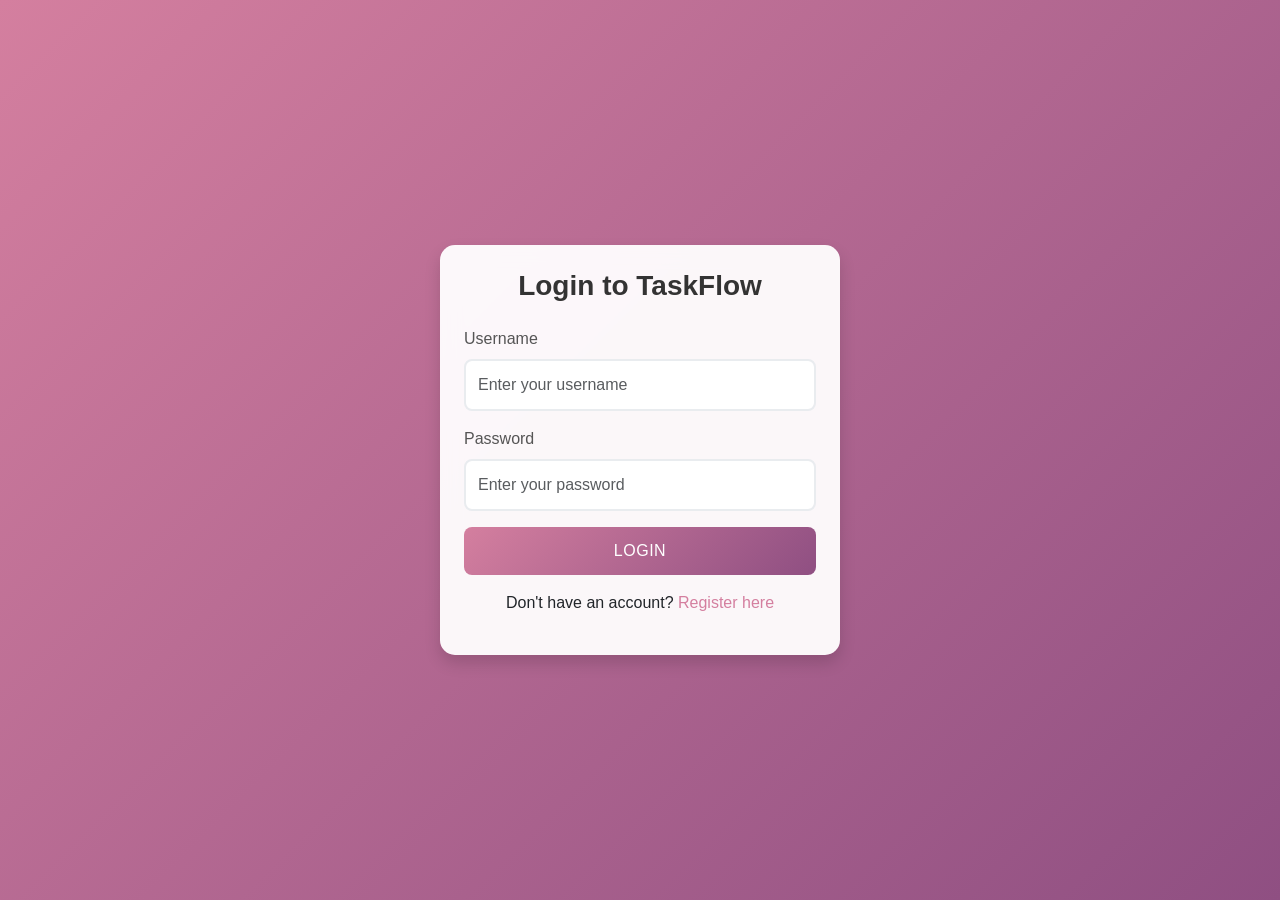
==== commit bf36d194: "conexiones entre archivos" ====
--- a/index.html
+++ b/index.html
@@ -3,7 +3,6 @@
 <head>
     <meta charset="UTF-8">
     <meta name="viewport" content="width=device-width, initial-scale=1.0">
-<<<<<<< HEAD
     <title>TaskFlow - Dashboard</title>
     <link href="https://cdn.jsdelivr.net/npm/bootstrap@5.3.8/dist/css/bootstrap.min.css" rel="stylesheet">
     <link rel="stylesheet" href="https://cdnjs.cloudflare.com/ajax/libs/font-awesome/6.5.1/css/all.min.css">
@@ -32,12 +31,12 @@
                 </a>
             </li>
             <li class="nav-item">
-                <a href="#" class="nav-link text-white">
+                <a href="Fb/tasks.html" class="nav-link text-white">
                     <img src="Imagenes/portapapeles.png" alt="Tasks" class="nav-icon me-2">Tasks
                 </a>
             </li>
             <li class="nav-item">
-                <a href="#" class="nav-link text-white">
+                <a href="Jose/Filters.html" class="nav-link text-white">
                     <img src="Imagenes/filtrar.png" alt="Filters" class="nav-icon me-2">Filters
                 </a>
             </li>
@@ -107,9 +106,9 @@
                     <div class="col-12 col-sm-6 col-lg-3">
                         <div class="card text-center h-100">
                             <div class="card-body">
-                                <img src="Imagenes/PruebaDeFotoDeperfil.jpeg" alt="Settings" class="mb-3" width="60">
-                                <h5 class="card-title">Settings</h5>
-                                <p class="card-text text-muted">Adjust your profile</p>
+                                <img src="Imagenes/PruebaDeFotoDeperfil.jpeg" alt="Filters" class="mb-3" width="60">
+                                <h5 class="card-title">Filters</h5>
+                                <p class="card-text text-muted">Filter your tasks</p>
                             </div>
                         </div>
                     </div>
@@ -199,19 +198,4 @@
     <script src="index.js"></script>
 </body>
 </html>
-=======
-    <title>Document</title>
-</head>
-<body>
-    <form id="task-form">
-    <input type="text" id="task-title" placeholder="homework´s title">
-    <span id="error-title" style="color: red; display: none; font-size: 12px;">El título es obligatorio</span>
-    <textarea id="task-desc" placeholder="Description"></textarea>
-    <span id="error-desc" style="color: red; display: none; font-size: 12px;">La descripción es obligatoria</span>
-    <button type="submit">save homework</button>
-    <p id="error-message" style="color: red; display: none;">Todos los campos son obligatorios</p>
-    <script src="back.js"></script>
-</form>
-</body>
-</html>
->>>>>>> feat/sebastian
+
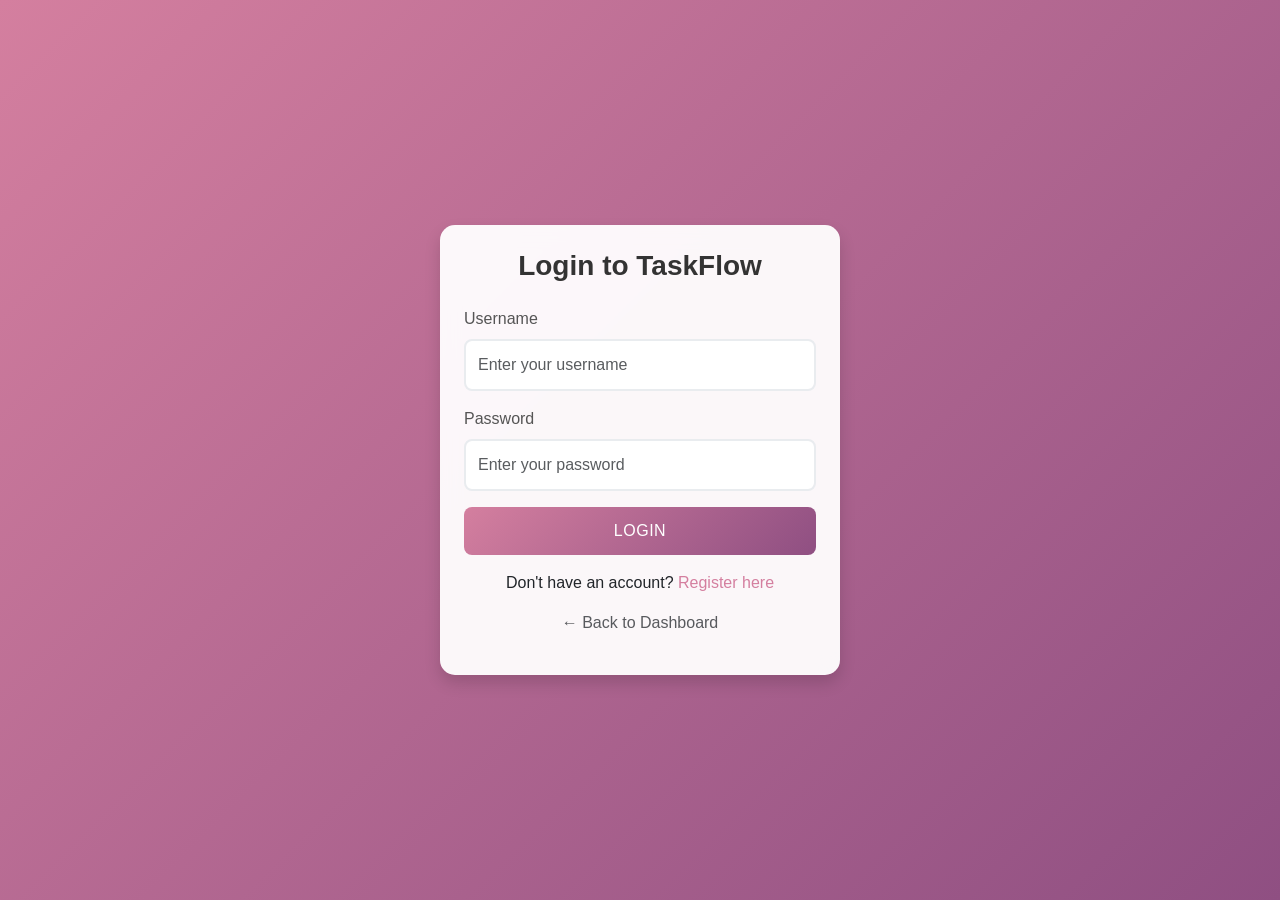
==== commit 568cef91: "Menu lateral y redireccion de enlaces" ====
--- a/index.html
+++ b/index.html
@@ -14,7 +14,7 @@
         <div class="row">
         <nav class="col-12 col-md-1 col-lg-2 text-white min-vh-100 p-3 sidebar">
             <div class="logo">
-                <img src="Imagenes/Logo.png" alt="TaskFlow Logo" class="logo-img">
+                <img src="assets/img/tf (1).svg" alt="TaskFlow Logo" class="logo-img">
             </div>
             
                 <h1 class="title">TaskFlow</h1>
@@ -50,7 +50,13 @@
                     <img src="Imagenes/configuraciones.png" alt="Settings" class="nav-icon me-2">Settings
                 </a>
             </li>
+            <li class="nav-item">
+                <a href="Ximena/login.html" class="nav-link text-white">
+                    <img src="Imagenes/configuraciones.png" alt="Login" class="nav-icon me-2">Auth
+                </a>
+            </li>
             </ul>
+            <button class="logout" onclick="logOut()">Cerrar sesión</button>
         </nav>
         <main class="col-12 col-md-9 col-lg-10 p-4">
             <!-- Header del Dashboard -->
--- a/style.css
+++ b/style.css
@@ -18,27 +18,47 @@
     z-index: 1000;
 }
 
+/* =========================
+   LOGO STYLES
+========================= */
 .logo {
     text-align: center;
-    padding: 1rem 0;
+    padding: 1.5rem 0;
     border-bottom: 1px solid rgba(255,255,255,0.2);
-    margin-bottom: 1rem;
+    margin-bottom: 1.5rem;
+    display: flex;
+    flex-direction: column;
+    align-items: center;
+    gap: 10px;
 }
 
 .logo-img {
-    width: 60px;
-    height: 60px;
-    border-radius: 50%;
-    border: 3px solid rgba(255,255,255,0.3);
+    width: 140px;
+    height: 140px;
+    border-radius: 30px;
+    border: 6px solid rgba(255,255,255,0.3);
+    background: linear-gradient(
+        135deg,
+        rgba(255,255,255,0.1) 0%,
+        rgba(255,255,255,0.05) 100%
+    );
+    padding: 16px;
+    transition: all 0.3s ease;
+    filter: drop-shadow(0 8px 16px rgba(0,0,0,0.2));
+}
+
+.logo-img:hover {
+    transform: scale(1.05);
+    border-color: rgba(255,255,255,0.5);
 }
 
 .title {
     color: white;
-    text-align: center;
-    font-size: 1.5rem;
-    font-weight: 600;
-    margin-bottom: 2rem;
+    font-size: 1.4rem;
+    font-weight: 600;
     text-shadow: 2px 2px 4px rgba(0,0,0,0.3);
+    letter-spacing: 1px;
+    margin: 0;
 }
 
 .nav-link {
